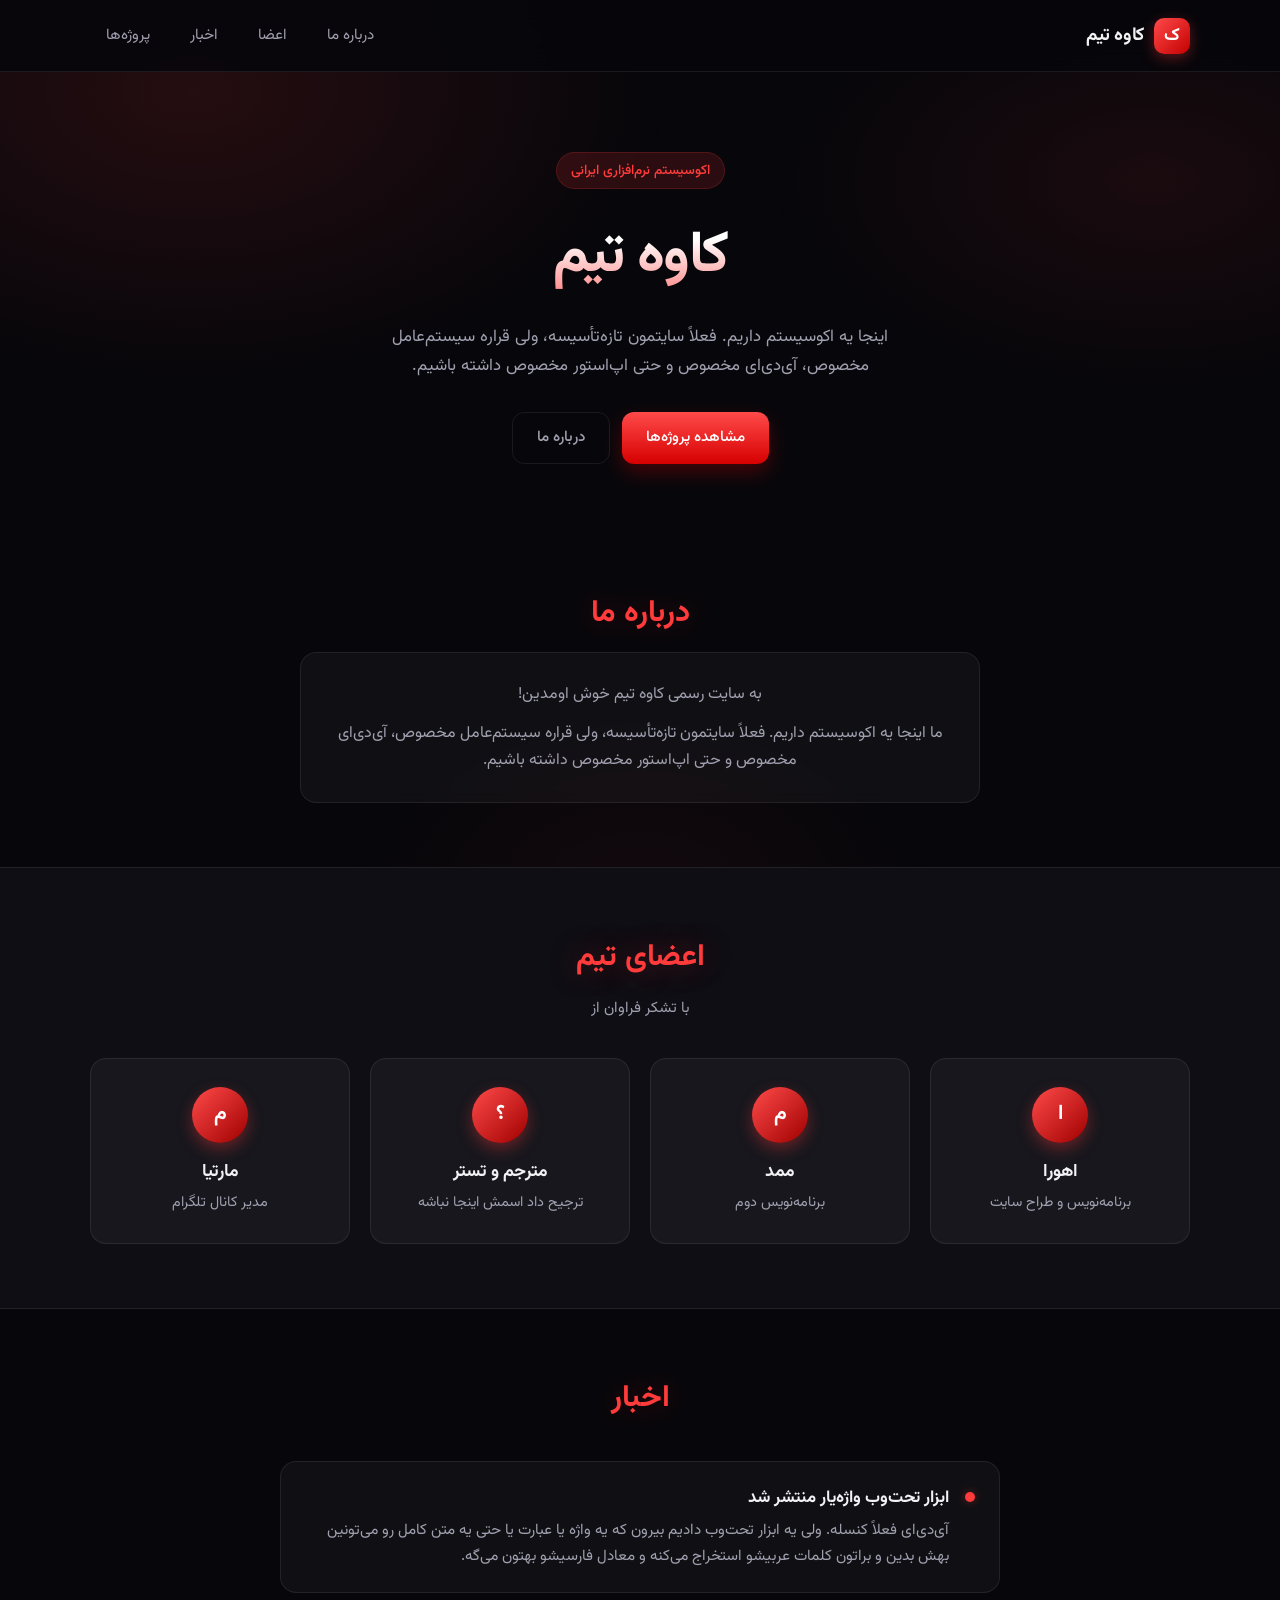
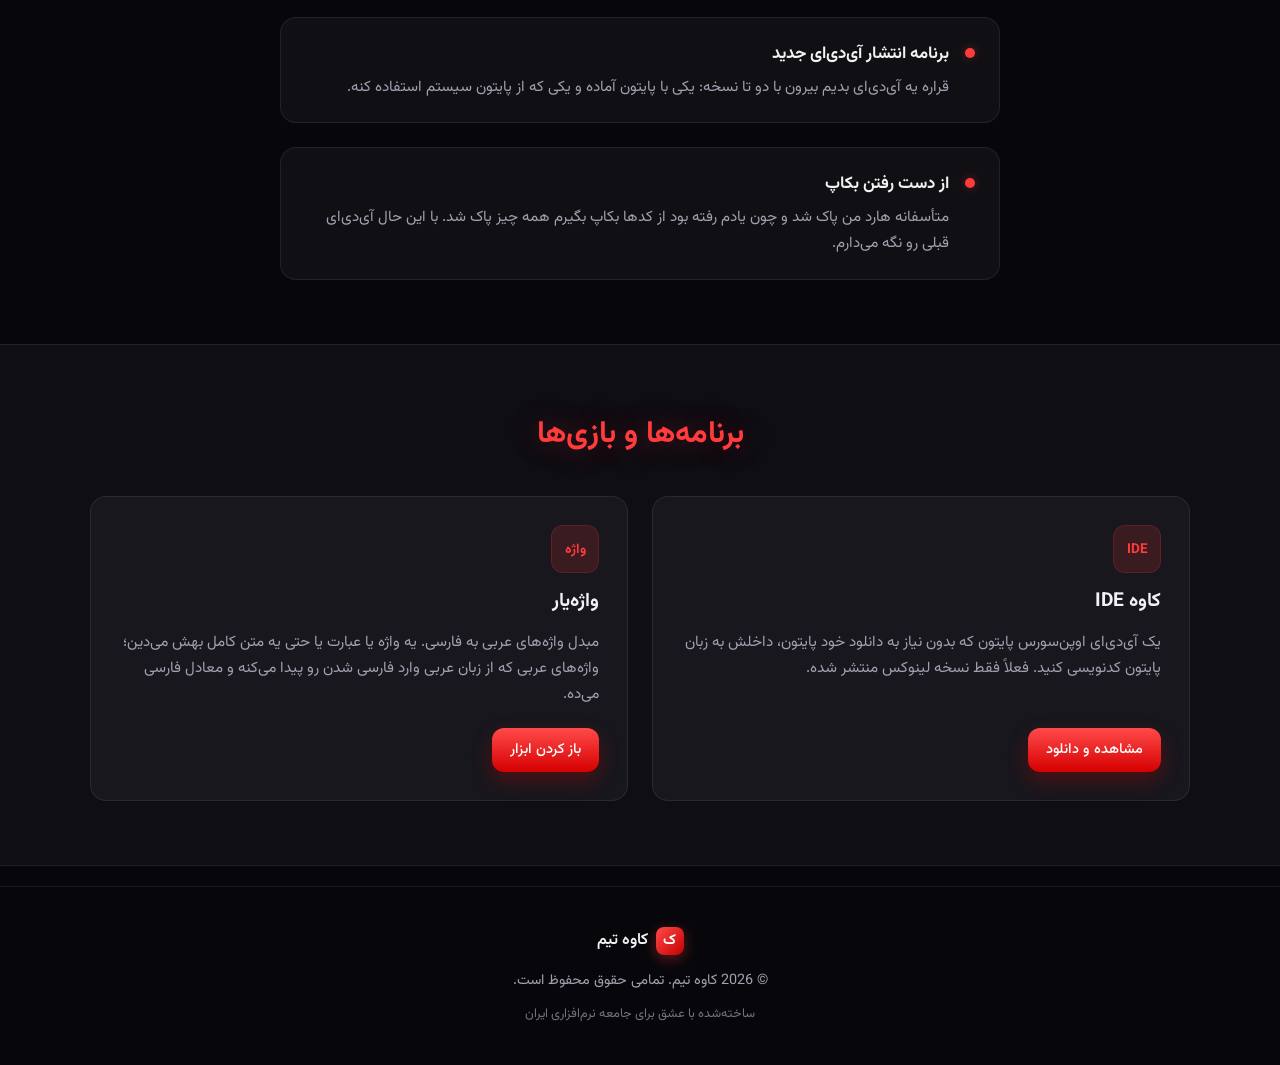
==== index.html @ 89e563f4 "Add files via upload" ====
<!DOCTYPE html>
<html lang="fa" dir="rtl">
<head>
  <meta charset="UTF-8">
  <meta name="viewport" content="width=device-width, initial-scale=1.0">
  <meta http-equiv="X-UA-Compatible" content="IE=edge">

  <!-- Primary SEO -->
  <title>کاوه تیم | اکوسیستم نرم‌افزاری ایرانی</title>
  <meta name="description" content="سایت رسمی کاوه تیم — تیم توسعه‌دهنده ایرانی با تمرکز بر ساخت سیستم‌عامل، IDE اختصاصی، ابزارهای متن‌باز و اپ‌استور بومی. ابزار واژه‌یار و کاوه IDE را از اینجا دانلود کنید.">
  <meta name="keywords" content="کاوه تیم, kave team, IDE پایتون, واژه‌یار, مبدل عربی به فارسی, نرم‌افزار متن‌باز ایرانی, اهورا, سیستم عامل ایرانی">
  <meta name="author" content="کاوه تیم">
  <meta name="robots" content="index, follow, max-image-preview:large">
  <link rel="canonical" href="https://ahwraaqwamy-creator.github.io/kave_team/">

  <!-- Open Graph -->
  <meta property="og:type" content="website">
  <meta property="og:locale" content="fa_IR">
  <meta property="og:url" content="https://ahwraaqwamy-creator.github.io/kave_team/">
  <meta property="og:title" content="کاوه تیم | اکوسیستم نرم‌افزاری ایرانی">
  <meta property="og:description" content="تیم توسعه‌دهنده ایرانی با تمرکز بر سیستم‌عامل، IDE و ابزارهای متن‌باز. ابزار واژه‌یار و کاوه IDE را امتحان کنید.">
  <meta property="og:site_name" content="کاوه تیم">

  <!-- Twitter -->
  <meta name="twitter:card" content="summary">
  <meta name="twitter:title" content="کاوه تیم | اکوسیستم نرم‌افزاری ایرانی">
  <meta name="twitter:description" content="تیم توسعه‌دهنده ایرانی با تمرکز بر سیستم‌عامل، IDE و ابزارهای متن‌باز.">

  <!-- Favicon -->
  <link rel="icon" type="image/svg+xml" href="favicon.svg">
  <link rel="apple-touch-icon" href="favicon.svg">

  <!-- Fonts -->
  <link rel="preconnect" href="https://fonts.googleapis.com">
  <link rel="preconnect" href="https://fonts.gstatic.com" crossorigin>
  <link href="https://fonts.googleapis.com/css2?family=Vazirmatn:wght@300;400;500;600;700&display=swap" rel="stylesheet">

  <link rel="stylesheet" href="style.css">

  <!-- Structured Data -->
  <script type="application/ld+json">
  {
    "@context": "https://schema.org",
    "@type": "Organization",
    "name": "کاوه تیم",
    "url": "https://ahwraaqwamy-creator.github.io/kave_team/",
    "description": "تیم توسعه‌دهنده ایرانی با تمرکز بر ساخت اکوسیستم نرم‌افزاری شامل سیستم‌عامل، IDE و ابزارهای متن‌باز",
    "foundingDate": "2024",
    "member": [
      {"@type": "Person", "name": "اهورا", "jobTitle": "برنامه‌نویس و طراح سایت"},
      {"@type": "Person", "name": "ممد", "jobTitle": "برنامه‌نویس"},
      {"@type": "Person", "name": "مارتیا", "jobTitle": "مدیر کانال تلگرام"}
    ]
  }
  </script>
</head>
<body>
  <!-- Header -->
  <header class="site-header">
    <div class="container header-inner">
      <a href="index.html" class="logo">
        <span class="logo-mark">ک</span>
        <span class="logo-text">کاوه تیم</span>
      </a>
      <nav class="nav" id="nav">
        <a href="#about" class="nav-link">درباره ما</a>
        <a href="#team" class="nav-link">اعضا</a>
        <a href="#news" class="nav-link">اخبار</a>
        <a href="#projects" class="nav-link">پروژه‌ها</a>
      </nav>
      <button class="menu-toggle" id="menuToggle" aria-label="منو" aria-expanded="false">
        <span></span><span></span><span></span>
      </button>
    </div>
  </header>

  <main>
    <!-- Hero -->
    <section class="hero">
      <div class="container">
        <p class="hero-badge">اکوسیستم نرم‌افزاری ایرانی</p>
        <h1 class="hero-title">کاوه تیم</h1>
        <p class="hero-desc">
          اینجا یه اکوسیستم داریم. فعلاً سایتمون تازه‌تأسیسه، ولی قراره سیستم‌عامل مخصوص،
          آی‌دی‌ای مخصوص و حتی اپ‌استور مخصوص داشته باشیم.
        </p>
        <div class="hero-actions">
          <a href="#projects" class="btn btn-primary">مشاهده پروژه‌ها</a>
          <a href="#about" class="btn btn-ghost">درباره ما</a>
        </div>
      </div>
    </section>

    <!-- About -->
    <section class="section" id="about">
      <div class="container">
        <h2 class="section-title">درباره ما</h2>
        <div class="card about-card">
          <p>به سایت رسمی کاوه تیم خوش اومدین!</p>
          <p>
            ما اینجا یه اکوسیستم داریم. فعلاً سایتمون تازه‌تأسیسه، ولی قراره سیستم‌عامل مخصوص،
            آی‌دی‌ای مخصوص و حتی اپ‌استور مخصوص داشته باشیم.
          </p>
        </div>
      </div>
    </section>

    <!-- Team -->
    <section class="section section-alt" id="team">
      <div class="container">
        <h2 class="section-title">اعضای تیم</h2>
        <p class="section-subtitle">با تشکر فراوان از</p>
        <div class="team-grid">
          <article class="team-card">
            <div class="team-avatar">ا</div>
            <h3>اهورا</h3>
            <p>برنامه‌نویس و طراح سایت</p>
          </article>
          <article class="team-card">
            <div class="team-avatar">م</div>
            <h3>ممد</h3>
            <p>برنامه‌نویس دوم</p>
          </article>
          <article class="team-card">
            <div class="team-avatar">؟</div>
            <h3>مترجم و تستر</h3>
            <p>ترجیح داد اسمش اینجا نباشه</p>
          </article>
          <article class="team-card">
            <div class="team-avatar">م</div>
            <h3>مارتیا</h3>
            <p>مدیر کانال تلگرام</p>
          </article>
        </div>
      </div>
    </section>

    <!-- News -->
    <section class="section" id="news">
      <div class="container">
        <h2 class="section-title">اخبار</h2>
        <div class="news-list">
          <article class="news-item">
            <div class="news-dot"></div>
            <div>
              <h3>ابزار تحت‌وب واژه‌یار منتشر شد</h3>
              <p>
                آی‌دی‌ای فعلاً کنسله. ولی یه ابزار تحت‌وب دادیم بیرون که یه واژه یا عبارت یا حتی
                یه متن کامل رو می‌تونین بهش بدین و براتون کلمات عربیشو استخراج می‌کنه و معادل فارسیشو بهتون می‌گه.
              </p>
            </div>
          </article>
          <article class="news-item">
            <div class="news-dot"></div>
            <div>
              <h3>برنامه انتشار آی‌دی‌ای جدید</h3>
              <p>
                قراره یه آی‌دی‌ای بدیم بیرون با دو تا نسخه: یکی با پایتون آماده و یکی که از پایتون سیستم استفاده کنه.
              </p>
            </div>
          </article>
          <article class="news-item">
            <div class="news-dot"></div>
            <div>
              <h3>از دست رفتن بکاپ</h3>
              <p>
                متأسفانه هارد من پاک شد و چون یادم رفته بود از کدها بکاپ بگیرم همه چیز پاک شد.
                با این حال آی‌دی‌ای قبلی رو نگه می‌دارم.
              </p>
            </div>
          </article>
        </div>
      </div>
    </section>

    <!-- Projects -->
    <section class="section section-alt" id="projects">
      <div class="container">
        <h2 class="section-title">برنامه‌ها و بازی‌ها</h2>
        <div class="projects-grid">
          <article class="project-card">
            <div class="project-icon">IDE</div>
            <h3>کاوه IDE</h3>
            <p>
              یک آی‌دی‌ای اوپن‌سورس پایتون که بدون نیاز به دانلود خود پایتون، داخلش به زبان پایتون
              کدنویسی کنید. فعلاً فقط نسخه لینوکس منتشر شده.
            </p>
            <a href="kave-ide.html" class="btn btn-primary btn-sm">مشاهده و دانلود</a>
          </article>
          <article class="project-card">
            <div class="project-icon">واژه</div>
            <h3>واژه‌یار</h3>
            <p>
              مبدل واژه‌های عربی به فارسی. یه واژه یا عبارت یا حتی یه متن کامل بهش می‌دین؛
              واژه‌های عربی که از زبان عربی وارد فارسی شدن رو پیدا می‌کنه و معادل فارسی می‌ده.
            </p>
            <a href="https://ahwraaqwamy-creator.github.io/persiangulf/" class="btn btn-primary btn-sm" target="_blank" rel="noopener noreferrer">
              باز کردن ابزار
            </a>
          </article>
        </div>
      </div>
    </section>
  </main>

  <!-- Footer -->
  <footer class="site-footer">
    <div class="container footer-inner">
      <div class="footer-brand">
        <span class="logo-mark small">ک</span>
        <span>کاوه تیم</span>
      </div>
      <p class="footer-copy">
        © <span id="year"></span> کاوه تیم. تمامی حقوق محفوظ است.
      </p>
      <p class="footer-note">
        ساخته‌شده با عشق برای جامعه نرم‌افزاری ایران
      </p>
    </div>
  </footer>

  <script>
    // Year
    document.getElementById('year').textContent = new Date().getFullYear();

    // Mobile menu
    const toggle = document.getElementById('menuToggle');
    const nav = document.getElementById('nav');
    toggle.addEventListener('click', () => {
      const open = nav.classList.toggle('open');
      toggle.setAttribute('aria-expanded', open);
    });

    // Close menu on link click
    nav.querySelectorAll('a').forEach(a => {
      a.addEventListener('click', () => {
        nav.classList.remove('open');
        toggle.setAttribute('aria-expanded', 'false');
      });
    });

    // Smooth scroll offset for sticky header
    document.querySelectorAll('a[href^="#"]').forEach(anchor => {
      anchor.addEventListener('click', function (e) {
        const id = this.getAttribute('href');
        if (id === '#') return;
        const el = document.querySelector(id);
        if (el) {
          e.preventDefault();
          const top = el.getBoundingClientRect().top + window.pageYOffset - 72;
          window.scrollTo({ top, behavior: 'smooth' });
        }
      });
    });
  </script>
</body>
</html>
---- style.css ----
/* ===== Variables ===== */
:root {
  --bg: #07070b;
  --bg-elevated: #0e0e14;
  --bg-card: rgba(255, 255, 255, 0.04);
  --bg-card-hover: rgba(255, 255, 255, 0.07);
  --border: rgba(255, 59, 59, 0.18);
  --border-soft: rgba(255, 255, 255, 0.08);
  --text: #f2f2f5;
  --text-muted: #a0a0b0;
  --accent: #ff3b3b;
  --accent-soft: rgba(255, 59, 59, 0.15);
  --accent-glow: rgba(255, 59, 59, 0.35);
  --radius: 16px;
  --radius-sm: 10px;
  --font: "Vazirmatn", "Segoe UI", Tahoma, sans-serif;
  --header-h: 72px;
  --transition: 0.25s ease;
}

/* ===== Reset ===== */
*, *::before, *::after { box-sizing: border-box; margin: 0; padding: 0; }
html { scroll-behavior: smooth; }
body {
  font-family: var(--font);
  background: var(--bg);
  color: var(--text);
  line-height: 1.7;
  min-height: 100vh;
  overflow-x: hidden;
}
a { color: inherit; text-decoration: none; }
img { max-width: 100%; display: block; }
ul { list-style: none; }

/* Background glow */
body::before {
  content: "";
  position: fixed;
  inset: 0;
  background:
    radial-gradient(ellipse 800px 500px at 15% 10%, rgba(255, 59, 59, 0.12), transparent 60%),
    radial-gradient(ellipse 700px 400px at 90% 20%, rgba(255, 59, 59, 0.08), transparent 55%),
    radial-gradient(ellipse 600px 400px at 50% 100%, rgba(255, 59, 59, 0.05), transparent 50%);
  pointer-events: none;
  z-index: -1;
}

/* ===== Layout ===== */
.container {
  width: min(1100px, 92%);
  margin-inline: auto;
}

/* ===== Header ===== */
.site-header {
  position: sticky;
  top: 0;
  z-index: 100;
  height: var(--header-h);
  background: rgba(7, 7, 11, 0.85);
  backdrop-filter: blur(16px);
  border-bottom: 1px solid var(--border-soft);
}
.header-inner {
  display: flex;
  align-items: center;
  justify-content: space-between;
  height: 100%;
}
.logo {
  display: flex;
  align-items: center;
  gap: 10px;
  font-weight: 700;
  font-size: 1.15rem;
}
.logo-mark {
  width: 36px;
  height: 36px;
  border-radius: 10px;
  background: linear-gradient(135deg, #ff4a4a, #c40000);
  display: grid;
  place-items: center;
  font-weight: 700;
  font-size: 1.1rem;
  color: #fff;
  box-shadow: 0 4px 14px var(--accent-glow);
}
.logo-mark.small { width: 28px; height: 28px; font-size: 0.9rem; border-radius: 8px; }
.logo-text { letter-spacing: -0.02em; }

.nav {
  display: flex;
  gap: 8px;
}
.nav-link {
  padding: 8px 16px;
  border-radius: 999px;
  font-size: 0.95rem;
  color: var(--text-muted);
  transition: color var(--transition), background var(--transition);
}
.nav-link:hover {
  color: var(--text);
  background: var(--accent-soft);
}

.menu-toggle {
  display: none;
  flex-direction: column;
  gap: 5px;
  background: none;
  border: none;
  cursor: pointer;
  padding: 8px;
}
.menu-toggle span {
  display: block;
  width: 22px;
  height: 2px;
  background: var(--text);
  border-radius: 2px;
  transition: var(--transition);
}

/* ===== Buttons ===== */
.btn {
  display: inline-flex;
  align-items: center;
  justify-content: center;
  gap: 8px;
  padding: 12px 24px;
  border-radius: 12px;
  font-family: inherit;
  font-size: 0.95rem;
  font-weight: 500;
  cursor: pointer;
  border: none;
  transition: transform var(--transition), box-shadow var(--transition), background var(--transition);
}
.btn-primary {
  background: linear-gradient(180deg, #ff4a4a, #d60000);
  color: #fff;
  box-shadow: 0 8px 20px rgba(214, 0, 0, 0.3);
}
.btn-primary:hover {
  transform: translateY(-2px);
  box-shadow: 0 12px 28px rgba(214, 0, 0, 0.4);
}
.btn-ghost {
  background: transparent;
  color: var(--text-muted);
  border: 1px solid var(--border-soft);
}
.btn-ghost:hover {
  color: var(--text);
  border-color: var(--border);
  background: var(--bg-card);
}
.btn-sm { padding: 10px 18px; font-size: 0.9rem; }

/* ===== Hero ===== */
.hero {
  padding: 80px 0 60px;
  text-align: center;
}
.hero-badge {
  display: inline-block;
  padding: 6px 14px;
  border-radius: 999px;
  background: var(--accent-soft);
  color: var(--accent);
  font-size: 0.85rem;
  font-weight: 500;
  margin-bottom: 20px;
  border: 1px solid var(--border);
}
.hero-title {
  font-size: clamp(2.4rem, 6vw, 3.6rem);
  font-weight: 700;
  letter-spacing: -0.03em;
  margin-bottom: 16px;
  background: linear-gradient(180deg, #fff 30%, #ff6b6b);
  -webkit-background-clip: text;
  background-clip: text;
  color: transparent;
}
.hero-desc {
  max-width: 560px;
  margin: 0 auto 32px;
  color: var(--text-muted);
  font-size: 1.05rem;
}
.hero-actions {
  display: flex;
  gap: 12px;
  justify-content: center;
  flex-wrap: wrap;
}

/* ===== Sections ===== */
.section {
  padding: 64px 0;
}
.section-alt {
  background: var(--bg-elevated);
  border-top: 1px solid var(--border-soft);
  border-bottom: 1px solid var(--border-soft);
}
.section-title {
  text-align: center;
  font-size: clamp(1.5rem, 3vw, 1.9rem);
  font-weight: 700;
  margin-bottom: 12px;
  color: var(--accent);
  text-shadow: 0 0 30px var(--accent-glow);
}
.section-subtitle {
  text-align: center;
  color: var(--text-muted);
  margin-bottom: 36px;
  font-size: 0.95rem;
}

/* ===== Cards ===== */
.card, .about-card {
  background: var(--bg-card);
  border: 1px solid var(--border-soft);
  border-radius: var(--radius);
  padding: 28px 32px;
  backdrop-filter: blur(8px);
}
.about-card {
  max-width: 680px;
  margin: 0 auto;
  text-align: center;
}
.about-card p + p { margin-top: 12px; }
.about-card p { color: var(--text-muted); }

/* ===== Team ===== */
.team-grid {
  display: grid;
  grid-template-columns: repeat(auto-fit, minmax(200px, 1fr));
  gap: 20px;
  margin-top: 36px;
}
.team-card {
  background: var(--bg-card);
  border: 1px solid var(--border-soft);
  border-radius: var(--radius);
  padding: 28px 20px;
  text-align: center;
  transition: background var(--transition), border-color var(--transition), transform var(--transition);
}
.team-card:hover {
  background: var(--bg-card-hover);
  border-color: var(--border);
  transform: translateY(-4px);
}
.team-avatar {
  width: 56px;
  height: 56px;
  border-radius: 50%;
  background: linear-gradient(135deg, #ff4a4a, #a00000);
  display: grid;
  place-items: center;
  margin: 0 auto 14px;
  font-weight: 700;
  font-size: 1.3rem;
  color: #fff;
  box-shadow: 0 6px 16px var(--accent-glow);
}
.team-card h3 {
  font-size: 1.1rem;
  margin-bottom: 4px;
}
.team-card p {
  color: var(--text-muted);
  font-size: 0.9rem;
}

/* ===== News ===== */
.news-list {
  max-width: 720px;
  margin: 36px auto 0;
  display: flex;
  flex-direction: column;
  gap: 24px;
}
.news-item {
  display: flex;
  gap: 16px;
  background: var(--bg-card);
  border: 1px solid var(--border-soft);
  border-radius: var(--radius);
  padding: 22px 24px;
  transition: border-color var(--transition);
}
.news-item:hover { border-color: var(--border); }
.news-dot {
  flex-shrink: 0;
  width: 10px;
  height: 10px;
  margin-top: 8px;
  border-radius: 50%;
  background: var(--accent);
  box-shadow: 0 0 10px var(--accent-glow);
}
.news-item h3 {
  font-size: 1.05rem;
  margin-bottom: 6px;
}
.news-item p {
  color: var(--text-muted);
  font-size: 0.95rem;
}

/* ===== Projects ===== */
.projects-grid {
  display: grid;
  grid-template-columns: repeat(auto-fit, minmax(280px, 1fr));
  gap: 24px;
  margin-top: 36px;
}
.project-card {
  background: var(--bg-card);
  border: 1px solid var(--border-soft);
  border-radius: var(--radius);
  padding: 28px;
  display: flex;
  flex-direction: column;
  gap: 12px;
  transition: background var(--transition), border-color var(--transition), transform var(--transition);
}
.project-card:hover {
  background: var(--bg-card-hover);
  border-color: var(--border);
  transform: translateY(-4px);
}
.project-icon {
  width: 48px;
  height: 48px;
  border-radius: 12px;
  background: var(--accent-soft);
  border: 1px solid var(--border);
  display: grid;
  place-items: center;
  font-size: 0.85rem;
  font-weight: 700;
  color: var(--accent);
}
.project-card h3 { font-size: 1.2rem; }
.project-card p {
  color: var(--text-muted);
  font-size: 0.95rem;
  flex-grow: 1;
}
.project-card .btn { align-self: flex-start; margin-top: 8px; }

/* ===== IDE page extras ===== */
.page-hero {
  padding: 60px 0 40px;
  text-align: center;
}
.page-hero h1 {
  font-size: clamp(1.8rem, 4vw, 2.4rem);
  color: var(--accent);
  margin-bottom: 12px;
  text-shadow: 0 0 24px var(--accent-glow);
}
.page-hero p {
  color: var(--text-muted);
  max-width: 540px;
  margin: 0 auto;
}
.download-box {
  max-width: 480px;
  margin: 0 auto;
  text-align: center;
  padding: 36px;
}
.download-box .btn { margin-top: 20px; }

/* ===== Footer ===== */
.site-footer {
  padding: 40px 0;
  border-top: 1px solid var(--border-soft);
  margin-top: 20px;
}
.footer-inner {
  display: flex;
  flex-direction: column;
  align-items: center;
  gap: 10px;
  text-align: center;
}
.footer-brand {
  display: flex;
  align-items: center;
  gap: 8px;
  font-weight: 600;
  margin-bottom: 4px;
}
.footer-copy {
  color: var(--text-muted);
  font-size: 0.9rem;
}
.footer-note {
  color: var(--text-muted);
  font-size: 0.8rem;
  opacity: 0.7;
}

/* ===== Responsive ===== */
@media (max-width: 768px) {
  .menu-toggle { display: flex; }
  .nav {
    position: fixed;
    top: var(--header-h);
    right: 0;
    left: 0;
    background: rgba(7, 7, 11, 0.97);
    backdrop-filter: blur(16px);
    flex-direction: column;
    padding: 16px;
    gap: 4px;
    border-bottom: 1px solid var(--border-soft);
    transform: translateY(-120%);
    opacity: 0;
    pointer-events: none;
    transition: transform 0.3s ease, opacity 0.3s ease;
  }
  .nav.open {
    transform: translateY(0);
    opacity: 1;
    pointer-events: auto;
  }
  .nav-link {
    padding: 12px 16px;
    border-radius: 10px;
  }
  .hero { padding: 56px 0 48px; }
  .section { padding: 48px 0; }
  .team-grid { grid-template-columns: repeat(2, 1fr); }
}

@media (max-width: 480px) {
  .team-grid { grid-template-columns: 1fr; }
  .hero-actions { flex-direction: column; align-items: center; }
  .btn { width: 100%; max-width: 260px; }
}
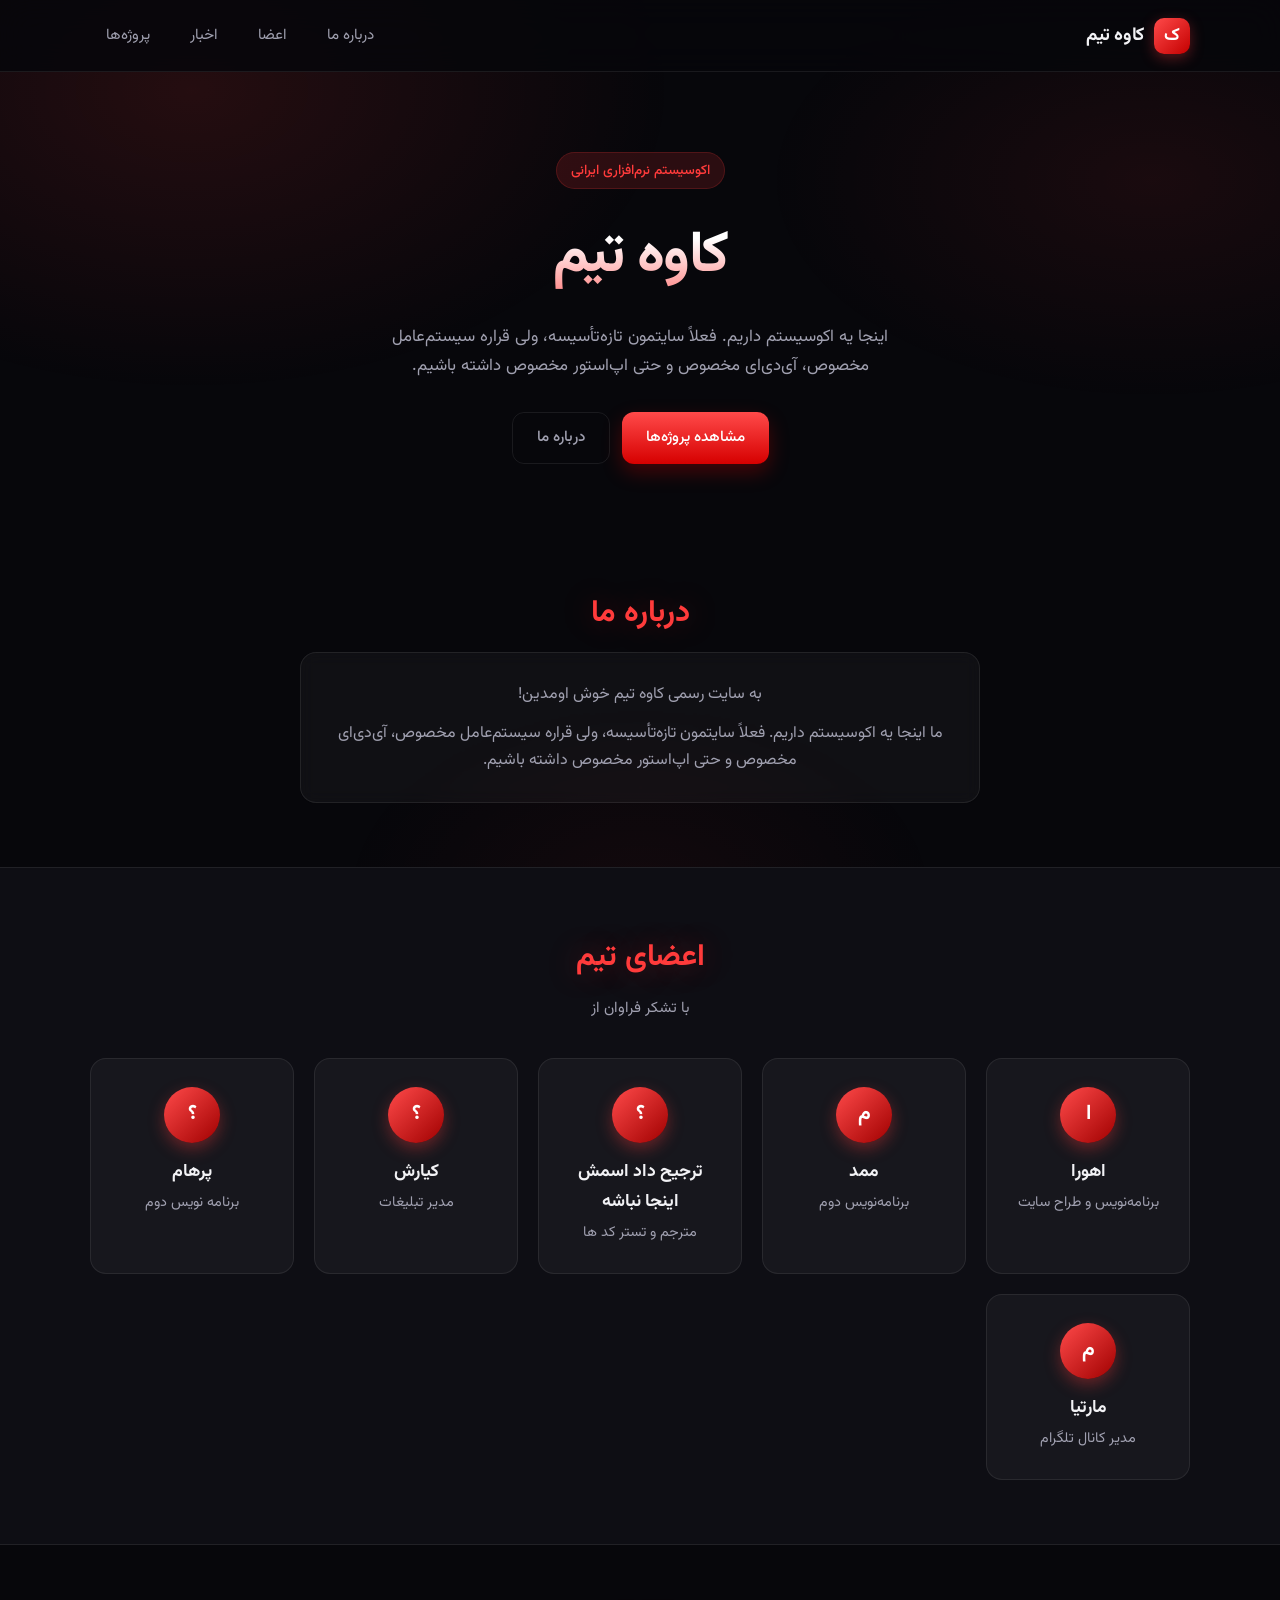
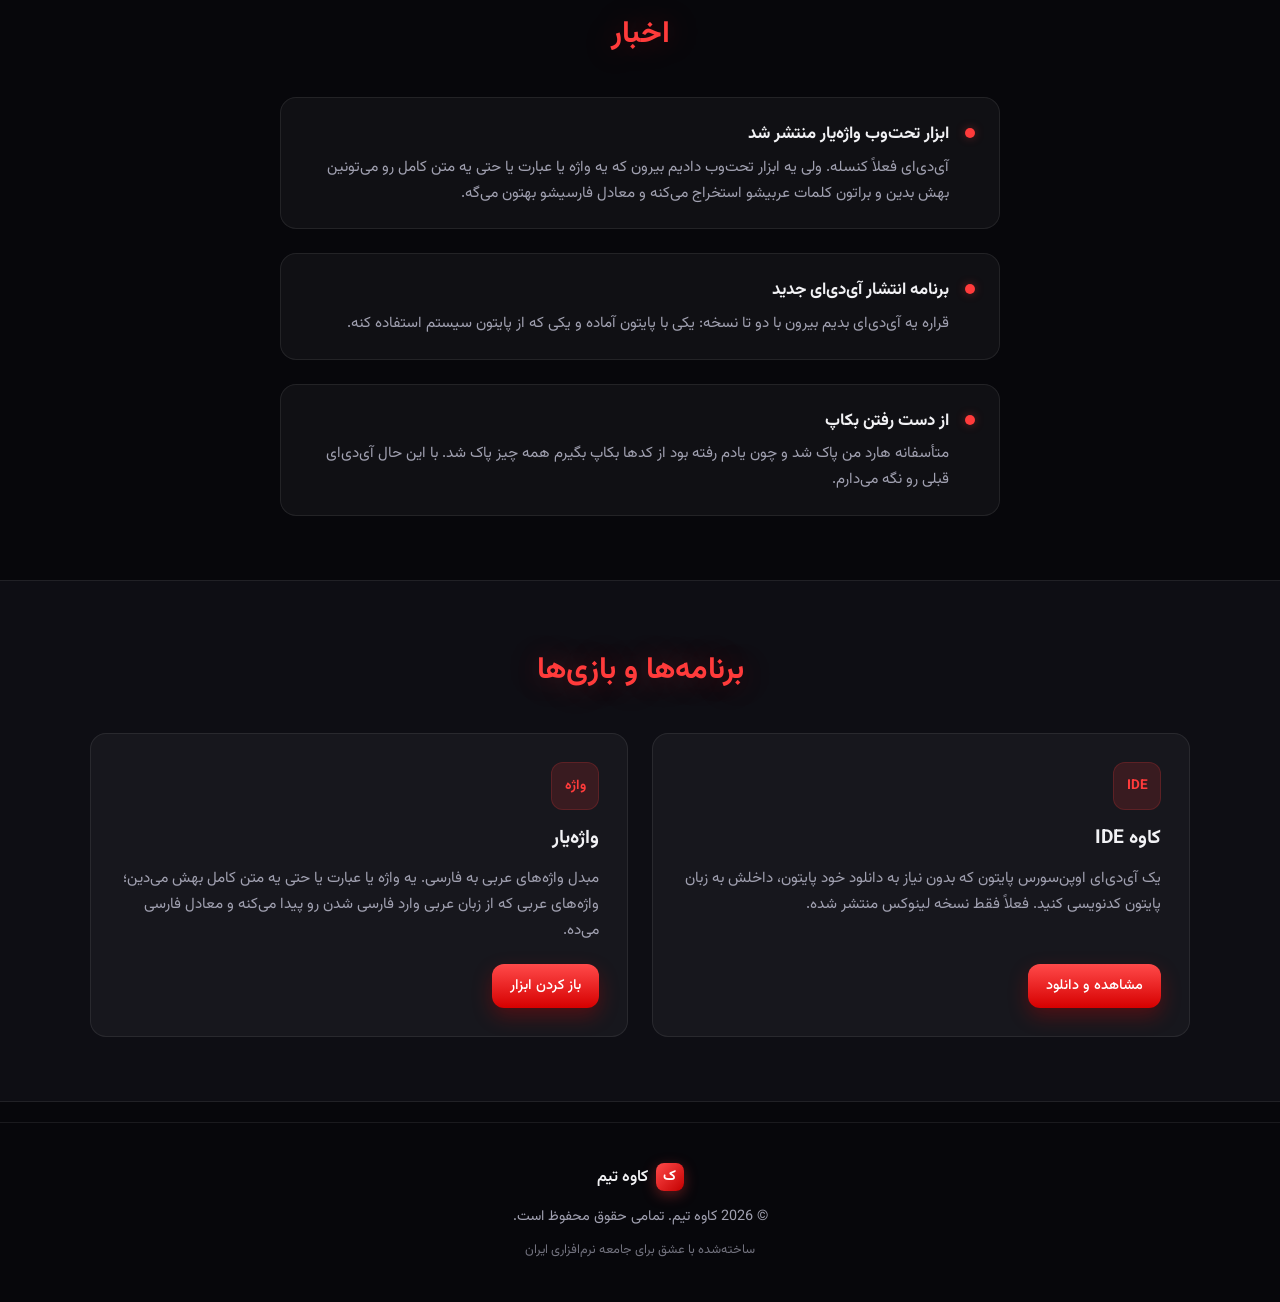
==== commit 6d3b3c52: "index.html" ====
--- a/index.html
+++ b/index.html
@@ -11,12 +11,12 @@
   <meta name="keywords" content="کاوه تیم, kave team, IDE پایتون, واژه‌یار, مبدل عربی به فارسی, نرم‌افزار متن‌باز ایرانی, اهورا, سیستم عامل ایرانی">
   <meta name="author" content="کاوه تیم">
   <meta name="robots" content="index, follow, max-image-preview:large">
-  <link rel="canonical" href="https://ahwraaqwamy-creator.github.io/kave_team/">
+  <link rel="canonical" href="https://ahwraaqwamy-creator.github.io/kave_team_org/">
 
   <!-- Open Graph -->
   <meta property="og:type" content="website">
   <meta property="og:locale" content="fa_IR">
-  <meta property="og:url" content="https://ahwraaqwamy-creator.github.io/kave_team/">
+  <meta property="og:url" content="https://ahwraaqwamy-creator.github.io/kave_team_org/">
   <meta property="og:title" content="کاوه تیم | اکوسیستم نرم‌افزاری ایرانی">
   <meta property="og:description" content="تیم توسعه‌دهنده ایرانی با تمرکز بر سیستم‌عامل، IDE و ابزارهای متن‌باز. ابزار واژه‌یار و کاوه IDE را امتحان کنید.">
   <meta property="og:site_name" content="کاوه تیم">
@@ -43,13 +43,15 @@
     "@context": "https://schema.org",
     "@type": "Organization",
     "name": "کاوه تیم",
-    "url": "https://ahwraaqwamy-creator.github.io/kave_team/",
+    "url": "https://ahwraaqwamy-creator.github.io/kave_team_org/",
     "description": "تیم توسعه‌دهنده ایرانی با تمرکز بر ساخت اکوسیستم نرم‌افزاری شامل سیستم‌عامل، IDE و ابزارهای متن‌باز",
     "foundingDate": "2024",
     "member": [
       {"@type": "Person", "name": "اهورا", "jobTitle": "برنامه‌نویس و طراح سایت"},
       {"@type": "Person", "name": "ممد", "jobTitle": "برنامه‌نویس"},
       {"@type": "Person", "name": "مارتیا", "jobTitle": "مدیر کانال تلگرام"}
+      {"@type": "Person", "name": "کیارش", "jobTitle": "مدیر تبلیغات"}
+      {"@type": "Person", "name": "پرهام", "jobTitle": "برنامه نویس سوم"}
     ]
   }
   </script>
@@ -123,8 +125,18 @@
           </article>
           <article class="team-card">
             <div class="team-avatar">؟</div>
-            <h3>مترجم و تستر</h3>
-            <p>ترجیح داد اسمش اینجا نباشه</p>
+            <h3>ترجیح داد اسمش اینجا نباشه</h3>
+            <p>مترجم و تستر کد ها</p>
+          </article>
+          <article class="team-card">
+            <div class="team-avatar">؟</div>
+            <h3>کیارش</h3>
+            <p>مدیر تبلیغات</p>
+          </article>
+          <article class="team-card">
+            <div class="team-avatar">؟</div>
+            <h3>پرهام</h3>
+            <p>برنامه نویس دوم</p>
           </article>
           <article class="team-card">
             <div class="team-avatar">م</div>
